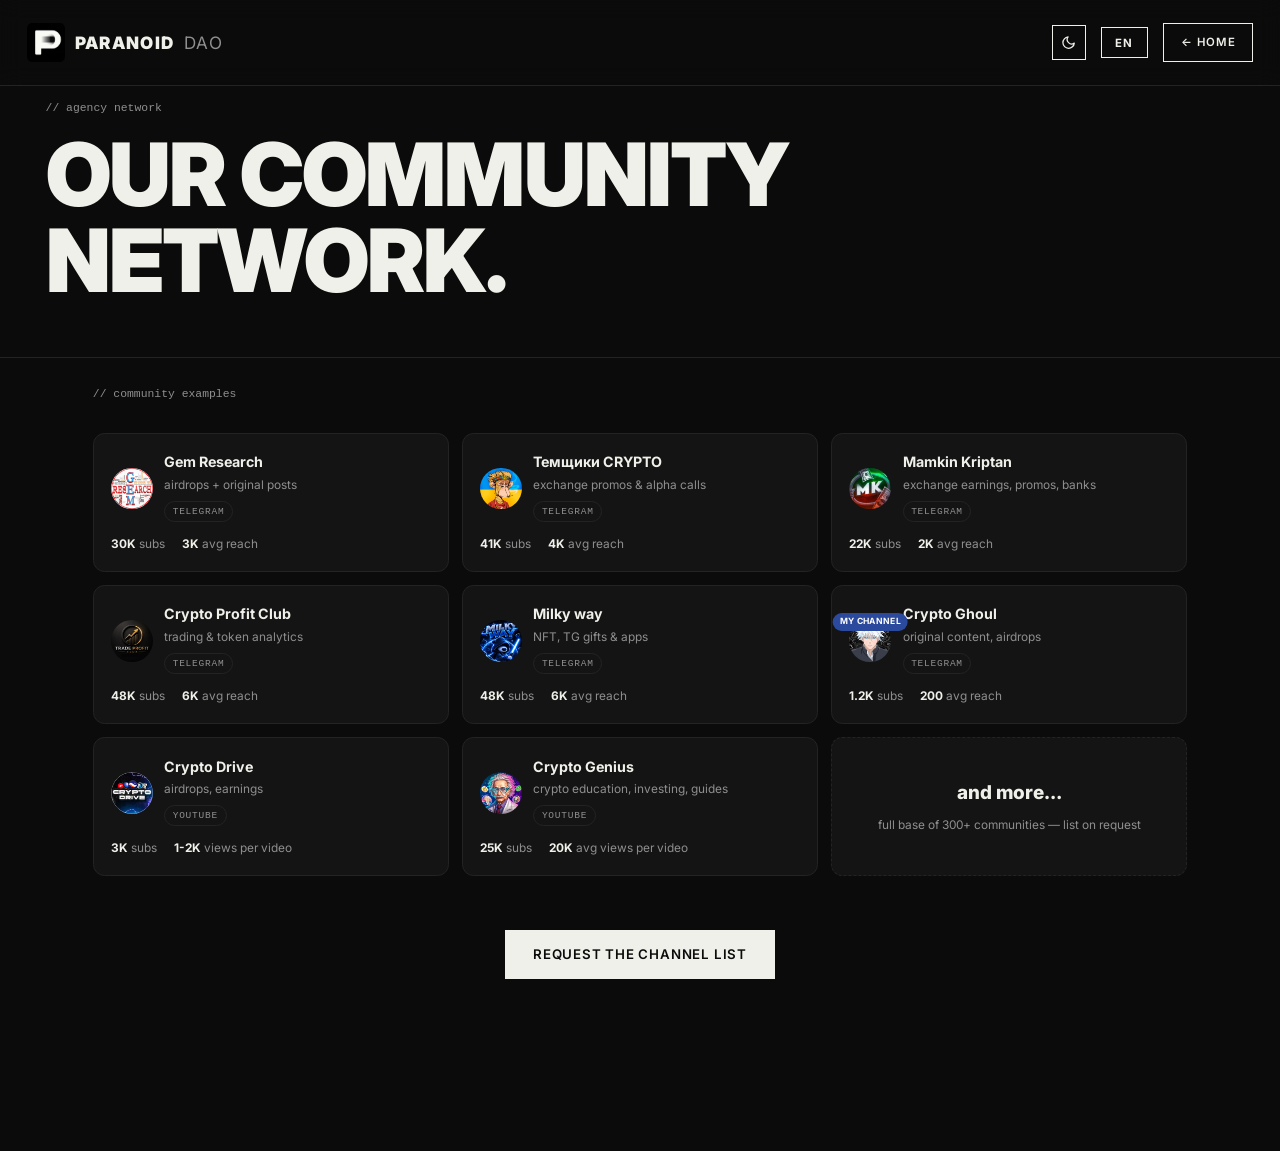
==== communities/index.html @ 8ebc1903 "Fix channel badge overlapping avatar/name" ====
<!DOCTYPE html>
<html lang="ru">
<head>
  <meta charset="UTF-8">
  <meta name="viewport" content="width=device-width, initial-scale=1.0">
  <title>Наша сеть — Paranoid DAO</title>
  <meta name="description" content="Комьюнити Paranoid DAO: Telegram, Twitter/X и YouTube каналы крипто и AI тематики, с которыми работает агентство.">
  <meta name="robots" content="noindex">
  <link rel="canonical" href="https://paranoidao.xyz/communities/">
  <link rel="preconnect" href="https://fonts.googleapis.com">
  <link href="https://fonts.googleapis.com/css2?family=Inter:wght@400;500;600;700;800;900&family=Anton&display=swap" rel="stylesheet">
  <link rel="stylesheet" href="../style.css?v=99">
  <link rel="icon" type="image/svg+xml" href="../favicon.svg">
  <link rel="icon" type="image/png" sizes="64x64" href="../favicon.png">
  <link rel="apple-touch-icon" sizes="180x180" href="../apple-touch-icon.png">
</head>
<body>

  <header class="header">
    <div class="container header__inner">
      <a href="../" class="logo"><img src="../paranoid-logo.png" alt="" class="logo__img">PARANOID<span>DAO</span></a>
      <div class="header__actions">
        <button class="theme-toggle" id="themeToggle" type="button" aria-label="Toggle theme">
          <svg class="theme-icon theme-icon--moon" viewBox="0 0 24 24" fill="none" stroke="currentColor" stroke-width="2" stroke-linecap="round" stroke-linejoin="round"><path d="M21 12.79A9 9 0 1 1 11.21 3 7 7 0 0 0 21 12.79Z"/></svg>
          <svg class="theme-icon theme-icon--sun" viewBox="0 0 24 24" fill="none" stroke="currentColor" stroke-width="2" stroke-linecap="round" stroke-linejoin="round"><circle cx="12" cy="12" r="4"/><path d="M12 2v2M12 20v2M4.93 4.93l1.41 1.41M17.66 17.66l1.41 1.41M2 12h2M20 12h2M4.93 19.07l1.41-1.41M17.66 6.34l1.41-1.41"/></svg>
        </button>
        <div class="lang">
          <button class="lang-toggle" id="langToggle" type="button">RU</button>
          <div class="lang-menu" id="langMenu">
            <button type="button" data-lang-opt="ru">RU</button>
            <button type="button" data-lang-opt="en">EN</button>
            <button type="button" data-lang-opt="uk">UA</button>
          </div>
        </div>
        <a href="../" class="btn btn--small btn--ghost" data-i18n="nav.home">← На главную</a>
      </div>
    </div>
  </header>

  <section class="page-hero">
    <div class="container">
      <p class="section__label" data-i18n="net.label">// сеть агентства</p>
      <h1 class="page-hero__title" data-i18n-html="net.title">Наша сеть<br>комьюнити.</h1>
    </div>
  </section>

  <section class="section" style="padding-top: 28px;">
    <div class="container">
      <p class="section__label" data-i18n="net.gridLabel">// примеры сообществ</p>
      <div class="channels__grid" id="channelsGrid"></div>
      <div style="text-align:center; margin-top: 56px;">
        <a href="https://t.me/relapseqq" target="_blank" rel="noopener" class="btn" data-i18n="net.btn">Запросить список каналов</a>
      </div>
    </div>
  </section>

  <!--
  ЗАГОТОВКА СПИСКА КАНАЛОВ (вернуть когда раздел откроем):

  <div class="channels__group">
    <p class="channels__platform">/ Telegram</p>
    <h3>300+ каналов и чатов</h3>
    <div class="channel-list">
      <a class="channel-row" href="https://t.me/paranoiddao_mirror" target="_blank" rel="noopener">
        <span class="channel-row__name">@paranoiddao_mirror</span>
        <span class="channel-row__niche">наш канал</span>
        <span class="channel-row__subs">—</span>
        <span class="channel-row__arrow">→</span>
      </a>
      ... остальное по аналогии: name / niche / subs / →
    </div>
  </div>

  Формат строки:
  <a class="channel-row" href="ССЫЛКА" target="_blank" rel="noopener">
    <span class="channel-row__name">@handle</span>
    <span class="channel-row__niche">тема</span>
    <span class="channel-row__subs">подписчики</span>
    <span class="channel-row__arrow">→</span>
  </a>
  -->

<script>
  // Тема + язык (общие ключи localStorage с главной страницей).
  const EN = {
    "nav.home": "← Home",
    "net.label": "// agency network",
    "net.title": "Our community<br>network.",
    "net.status": "// status",
    "net.soon": "Coming soon.",
    "net.text": "We're compiling and verifying a list of 300+ crypto and AI communities. Telegram, X and YouTube channels will appear here soon.",
    "net.gridLabel": "// community examples",
    "net.btn": "Request the channel list",
    "net.subs": "subs",
    "net.reach": "avg reach",
    "chan1.niche": "airdrops + original posts",
    "chan2.niche": "exchange promos & alpha calls",
    "chan3.name": "Mamkin Kriptan",
    "chan3.niche": "exchange earnings, promos, banks",
    "chan4.niche": "trading & token analytics",
    "chan5.niche": "NFT, TG gifts & apps",
    "chan6.niche": "original content, airdrops",
    "chan7.niche": "airdrops, earnings",
    "chan7.reachLabel": "views per video",
    "chan8.niche": "crypto education, investing, guides",
    "chan8.reachLabel": "avg views per video",
    "chanMore.title": "and more…",
    "chanMore.niche": "full base of 300+ communities — list on request",
    "net.own": "my channel"
  };

  const UK = {
    "nav.home": "← На головну",
    "net.label": "// мережа агентства",
    "net.title": "Наша мережа<br>ком'юніті.",
    "net.status": "// статус",
    "net.soon": "Розділ у розробці.",
    "net.text": "Ми збираємо та перевіряємо список із 300+ крипто- та AI-ком'юніті. Незабаром тут з'являться канали в Telegram, X та YouTube.",
    "net.gridLabel": "// приклади ком'юніті",
    "net.btn": "Запросити список каналів",
    "net.subs": "підписників",
    "net.reach": "сер. охоплення",
    "chan1.niche": "аірдропи + авторські пости",
    "chan2.niche": "промки бірж і темки",
    "chan3.name": "Мамкін Криптан",
    "chan3.niche": "заробіток на біржах, промо, банки",
    "chan4.niche": "трейдинг і аналітика токенів",
    "chan5.niche": "NFT, TG-подарунки та апки",
    "chan6.niche": "авторський контент, дропи",
    "chan7.niche": "аірдропи, заробіток",
    "chan7.reachLabel": "переглядів на відео",
    "chan8.niche": "крипто-навчання, інвестиції, гайди",
    "chan8.reachLabel": "сер. переглядів на відео",
    "chanMore.title": "та інші…",
    "chanMore.niche": "повна база 300+ ком'юніті — список на запит",
    "net.own": "мій канал"
  };

  const themeToggle = document.getElementById('themeToggle');
  function applyTheme(t) {
    if (t === 'light') document.documentElement.dataset.theme = 'light';
    else delete document.documentElement.dataset.theme;
    try { localStorage.setItem('theme', t); } catch (e) {}
  }
  let savedTheme = 'dark';
  try { savedTheme = localStorage.getItem('theme') || 'dark'; } catch (e) {}
  applyTheme(savedTheme);
  if (themeToggle) {
    themeToggle.addEventListener('click', () => {
      applyTheme(document.documentElement.dataset.theme === 'light' ? 'dark' : 'light');
    });
  }

  // Каналы сети: карточки рендерятся из массива. Новый канал = одна строка.
  const CHANNELS = [
    { name: 'Gem Research', avatar: '../gem_research.jpg', url: 'https://t.me/GemResearch1',
      niche: 'аирдропы + авторские посты', nicheKey: 'chan1.niche',
      subs: '30K', reach: '3K', platform: 'Telegram' },
    { name: 'Темщики CRYPTO', avatar: '../temchik.jpg', url: 'https://t.me/+uBkKPhFqDSMyZmNi',
      niche: 'промки бирж и темки', nicheKey: 'chan2.niche',
      subs: '41K', reach: '4K', platform: 'Telegram' },
    { name: 'Мамкин Криптан', nameKey: 'chan3.name', avatar: '../mk_crypto.jpg', url: 'https://t.me/Crypto_Cyodaaaa',
      niche: 'заработок на биржах, промо, банки', nicheKey: 'chan3.niche',
      subs: '22K', reach: '2K', platform: 'Telegram' },
    { name: 'Crypto Profit Club', avatar: '../prft_club.jpg', url: 'https://t.me/NikTradingClub',
      niche: 'трейдинг и аналитика токенов', nicheKey: 'chan4.niche',
      subs: '48K', reach: '6K', platform: 'Telegram' },
    { name: 'Milky way', avatar: '../Milky_way.jpg', url: 'https://t.me/milkyway_nft',
      niche: 'NFT, TG-подарки и апки', nicheKey: 'chan5.niche',
      subs: '48K', reach: '6K', platform: 'Telegram' },
    { name: 'Crypto Ghoul', avatar: '../ghoul.jpg', url: 'https://t.me/GhoulsInCrypto', badge: 'net.own',
      niche: 'авторский контент, дропы', nicheKey: 'chan6.niche',
      subs: '1.2K', reach: '200', platform: 'Telegram' },
    { name: 'Crypto Drive', avatar: '../Crypto_drive.jpg', url: 'https://www.youtube.com/@crypto_drive',
      niche: 'аирдропы, заработок', nicheKey: 'chan7.niche',
      subs: '3K', reach: '1-2K', reachLabel: 'просмотров на видео', reachKey: 'chan7.reachLabel', platform: 'YouTube' },
    { name: 'Crypto Genius', avatar: '../genius.jpg', url: 'https://www.youtube.com/@ggenius_o_kripte',
      niche: 'крипто-обучение, инвестиции, гайды', nicheKey: 'chan8.niche',
      subs: '25K', reach: '20K', reachLabel: 'ср. просмотров на видео', reachKey: 'chan8.reachLabel', platform: 'YouTube' },
    { more: true }
  ];
  (function renderChannels() {
    const grid = document.getElementById('channelsGrid');
    if (!grid) return;
    CHANNELS.forEach(c => {
      if (c.more) {
        const tile = document.createElement('div');
        tile.className = 'channel-card channel-card--more';
        const t = document.createElement('span');
        t.className = 'channel-card__more-title';
        t.textContent = 'и другие…';
        t.setAttribute('data-i18n', 'chanMore.title');
        const n = document.createElement('span');
        n.className = 'channel-card__more-niche';
        n.textContent = 'полная база 300+ комьюнити — список по запросу';
        n.setAttribute('data-i18n', 'chanMore.niche');
        tile.append(t, n);
        grid.appendChild(tile);
        return;
      }
      const card = document.createElement('a');
      card.className = 'channel-card';
      card.href = c.url;
      card.target = '_blank';
      card.rel = 'noopener noreferrer';
      const top = document.createElement('div');
      top.className = 'channel-card__top';
      const avaWrap = document.createElement('div');
      avaWrap.className = 'channel-card__ava-wrap';
      if (c.badge) {
        const badge = document.createElement('span');
        badge.className = 'channel-card__badge';
        badge.textContent = 'мой канал';
        badge.setAttribute('data-i18n', c.badge);
        avaWrap.appendChild(badge);
      }
      const img = document.createElement('img');
      img.className = 'channel-card__ava';
      img.src = c.avatar; img.alt = c.name; img.loading = 'lazy';
      avaWrap.appendChild(img);
      const info = document.createElement('div');
      const name = document.createElement('span');
      name.className = 'channel-card__name';
      name.textContent = c.name;
      if (c.nameKey) name.setAttribute('data-i18n', c.nameKey);
      const niche = document.createElement('span');
      niche.className = 'channel-card__niche';
      niche.textContent = c.niche;
      niche.setAttribute('data-i18n', c.nicheKey);
      info.append(name, niche);
      if (c.platform) {
        const plat = document.createElement('span');
        plat.className = 'channel-card__platform';
        plat.textContent = c.platform;
        info.appendChild(plat);
      }
      top.append(avaWrap, info);
      const stats = document.createElement('div');
      stats.className = 'channel-card__stats';
      const s1 = document.createElement('span');
      s1.innerHTML = '<b></b> <i data-i18n="net.subs">подписчиков</i>';
      s1.querySelector('b').textContent = c.subs;
      const s2 = document.createElement('span');
      s2.innerHTML = '<b></b> <i></i>';
      s2.querySelector('b').textContent = c.reach;
      const reachLabel = s2.querySelector('i');
      reachLabel.textContent = c.reachLabel || 'ср. охват';
      reachLabel.setAttribute('data-i18n', c.reachKey || 'net.reach');
      stats.append(s1, s2);
      card.append(top, stats);
      grid.appendChild(card);
    });
  })();

  const i18nEls = [...document.querySelectorAll('[data-i18n], [data-i18n-html]')];
  const original = new Map(i18nEls.map(el => {
    const entries = [];
    if (el.hasAttribute('data-i18n')) entries.push(['data-i18n', el.textContent]);
    if (el.hasAttribute('data-i18n-html')) entries.push(['data-i18n-html', el.innerHTML]);
    return [el, entries];
  }));

  const langToggle = document.getElementById('langToggle');
  const langMenu = document.getElementById('langMenu');
  const DICTS = { en: EN, uk: UK };

  function setLang(lang) {
    document.documentElement.lang = lang;
    try { localStorage.setItem('lang', lang); } catch (e) {}
    if (langToggle) langToggle.textContent = { ru: 'RU', en: 'EN', uk: 'UA' }[lang] || lang.toUpperCase();
    if (langMenu) langMenu.querySelectorAll('[data-lang-opt]').forEach(b => {
      b.classList.toggle('active', b.dataset.langOpt === lang);
    });
    for (const [el, entries] of original) {
      for (const [attr, ruText] of entries) {
        const key = el.getAttribute(attr);
        const value = lang === 'ru' ? ruText : (DICTS[lang] && DICTS[lang][key]);
        if (value === undefined) continue;
        if (attr === 'data-i18n') el.textContent = value;
        else el.innerHTML = value;
      }
    }
  }
  let savedLang = null;
  try { savedLang = localStorage.getItem('lang'); } catch (e) {}
  if (!savedLang) {
    const nav = (navigator.language || '').toLowerCase();
    savedLang = nav.startsWith('uk') ? 'uk' : nav.startsWith('ru') ? 'ru' : 'en';
  }
  setLang(savedLang);
  if (langToggle && langMenu) {
    langToggle.addEventListener('click', (e) => {
      e.stopPropagation();
      langMenu.classList.toggle('open');
    });
    langMenu.querySelectorAll('[data-lang-opt]').forEach(btn => {
      btn.addEventListener('click', () => {
        setLang(btn.dataset.langOpt);
        langMenu.classList.remove('open');
      });
    });
    document.addEventListener('click', (e) => {
      if (!e.target.closest('.lang')) langMenu.classList.remove('open');
    });
  }
</script>
<!-- BEGIN PLERDY CODE -->
<script data-plerdy_code='1'>
(function(w,d){
  if(w.__plerdyCode)return;
  w.__plerdyCode=1;
  w._protocol=w.location.protocol=="https:"?"https://":"http://";
  w._site_hash_code="be723dbd2b1b451740b3b72e1d881eaa";
  w._suid=83296;
  var s=d.createElement("script");
  s.async=true;
  s.referrerPolicy="strict-origin-when-cross-origin";
  s.src="https://a.plerdy.com/public/js/click/main.js?v="+Math.random();
  d.head.appendChild(s);
})(window,document);
</script>
<!-- END PLERDY CODE -->
</body>
</html>
---- style.css ----
:root {
  --bg: #0b0b0b;
  --panel: #141414;
  --panel-hover: #1a1a1a;
  --text: #f0f0ea;
  --text-dim: #b5b5b0;
  --text-soft: #999;
  --muted: #8f8f8f;
  --line: #232323;
  --header-bg: rgba(11, 11, 11, 0.82);
  --invert-bg: #000;
  --thumb-a: #171717;
  --thumb-b: #1c1c1c;
  --thumb-label: rgba(255,255,255,0.04);
  --planet-bg: #e6e6e0;
  --planet-ring: rgba(240,240,234,0.4);
  --particle-rgb: 255,255,255;
  --text-hi: #ffffff;
  --header-h: clamp(72px, 7vw, 104px);
}

html[data-theme="light"] {
  --bg: #f5f5f0;
  --panel: #ffffff;
  --panel-hover: #efeee8;
  --text: #161615;
  --text-dim: #3f3f3b;
  --text-soft: #5c5c57;
  --muted: #7d7d74;
  --line: #b5b3a6;
  --header-bg: rgba(245,245,240,0.85);
  --invert-bg: #ffffff;
  --thumb-a: #ecebe6;
  --thumb-b: #e3e2da;
  --thumb-label: rgba(0,0,0,0.05);
  --planet-bg: #1e1e1c;
  --planet-ring: rgba(20,20,18,0.4);
  --particle-rgb: 15,15,15;
  --text-hi: #111111;
}

* { margin: 0; padding: 0; box-sizing: border-box; }

html { scroll-behavior: smooth; overflow-x: clip; }

body {
  zoom: 0.95;
  overflow-x: clip;
  background: var(--bg);
  color: var(--text);
  font-family: "Inter", "Segoe UI", Arial, sans-serif;
  line-height: 1.6;
  -webkit-font-smoothing: antialiased;
}

.container {
  max-width: 1200px;
  margin: 0 auto;
  padding: 0 24px;
}

/* ---------- Header ---------- */
.header {
  position: fixed;
  top: 0; left: 0; right: 0;
  z-index: 100;
  background: var(--header-bg);
  -webkit-backdrop-filter: blur(12px);
  backdrop-filter: blur(12px);
  border-bottom: 1px solid var(--line);
}
.header__inner {
  display: flex;
  align-items: center;
  justify-content: space-between;
  height: var(--header-h);
  max-width: none;
  margin: 0;
  padding: 0 28px;
  position: relative;
}
.nav {
  position: absolute;
  left: 50%;
  transform: translateX(-50%);
}
.header__actions {
  display: flex;
  align-items: center;
  gap: 16px;
}
.lang-toggle {
  background: transparent;
  border: 1px solid var(--text);
  color: var(--text);
  font-family: inherit;
  font-size: 12px;
  font-weight: 700;
  letter-spacing: 0.1em;
  padding: 8px 14px;
  cursor: pointer;
  transition: all .25s ease;
}
.lang-toggle:hover {
  background: var(--text);
  color: var(--bg);
}
.lang { position: relative; }
.lang-menu {
  position: absolute;
  top: calc(100% + 8px);
  right: 0;
  min-width: 72px;
  display: none;
  flex-direction: column;
  border: 1px solid var(--line);
  background: var(--bg);
  z-index: 200;
}
.lang-menu.open { display: flex; }
.lang-menu button {
  background: transparent;
  border: 0;
  border-bottom: 1px solid var(--line);
  color: var(--text);
  font-family: inherit;
  font-size: 12px;
  font-weight: 700;
  letter-spacing: 0.1em;
  padding: 9px 14px;
  cursor: pointer;
  text-align: left;
}
.lang-menu button:last-child { border-bottom: 0; }
.lang-menu button:hover { background: var(--text); color: var(--bg); }
.lang-menu button.active { color: var(--muted); }
.theme-toggle {
  display: flex;
  align-items: center;
  justify-content: center;
  width: 36px;
  height: 36px;
  background: transparent;
  border: 1px solid var(--text);
  color: var(--text);
  cursor: pointer;
  transition: all .25s ease;
}
.theme-toggle:hover {
  background: var(--text);
  color: var(--bg);
}
.theme-toggle svg { width: 16px; height: 16px; }
.theme-icon--sun { display: none; }
html[data-theme="light"] .theme-icon--moon { display: none; }
html[data-theme="light"] .theme-icon--sun { display: block; }
.logo {
  display: flex;
  align-items: center;
  gap: 10px;
  font-weight: 900;
  font-size: 18px;
  letter-spacing: 0.08em;
  color: var(--text);
  text-decoration: none;
}
.logo__img { height: calc((var(--header-h) - 16px) * 0.55); width: auto; display: block; }
.logo span { color: var(--muted); font-weight: 400; }
.nav { display: flex; gap: 28px; }
.nav a {
  color: var(--text-hi);
  text-decoration: none;
  font-size: 14px;
  font-weight: 500;
  letter-spacing: 0.04em;
  position: relative;
}
.nav a::after {
  content: "";
  position: absolute;
  left: 0; bottom: -4px;
  width: 0; height: 1px;
  background: var(--text);
  transition: width .25s ease;
}
.nav a:hover::after { width: 100%; }

/* ---------- Burger menu (mobile) ---------- */
.burger {
  display: none;
  flex-direction: column;
  justify-content: center;
  gap: 5px;
  width: 36px;
  height: 36px;
  background: transparent;
  border: 1px solid var(--text);
  padding: 8px 9px;
  cursor: pointer;
}
.burger span {
  display: block;
  height: 2px;
  background: var(--text);
  transition: transform .25s ease, opacity .2s ease;
}
.burger.is-open span:nth-child(1) { transform: translateY(7px) rotate(45deg); }
.burger.is-open span:nth-child(2) { opacity: 0; }
.burger.is-open span:nth-child(3) { transform: translateY(-7px) rotate(-45deg); }

/* ---------- Buttons ---------- */
.btn {
  display: inline-block;
  padding: 14px 28px;
  border: 1px solid var(--text);
  background: var(--text);
  color: var(--bg);
  font-size: 14px;
  font-weight: 600;
  letter-spacing: 0.06em;
  text-transform: uppercase;
  text-decoration: none;
  transition: all .25s ease;
  cursor: pointer;
}
.btn:hover { background: transparent; color: var(--text); }
.btn--ghost { background: transparent; color: var(--text); }
.btn--ghost:hover { background: var(--text); color: var(--bg); }
.btn--small { padding: 10px 18px; font-size: 12px; }

/* ---------- Hero ---------- */
.hero {
  position: relative;
  overflow: hidden;
  min-height: 100vh;
  display: flex;
  flex-direction: column;
  justify-content: center;
  padding: 120px 0 0;
  border-bottom: 1px solid var(--line);
}
.hero__canvas {
  position: absolute;
  inset: 0;
  z-index: 0;
  pointer-events: none;
}
.hero > .container { position: relative; z-index: 1; }
.hero__label {
  font-family: "Courier New", monospace;
  font-size: 14px;
  color: var(--muted);
  margin-bottom: 24px;
}
.hero__title {
  font-size: clamp(48px, 9vw, 112px);
  font-weight: 900;
  line-height: 0.95;
  letter-spacing: -0.02em;
  text-transform: uppercase;
  margin-bottom: 32px;
}
.hero__text {
  max-width: 560px;
  font-size: 17px;
  color: var(--text-dim);
  margin-bottom: 40px;
}
.hero__actions { display: flex; gap: 16px; flex-wrap: wrap; margin-bottom: 64px; }
.hero__stats {
  display: flex;
  flex-wrap: wrap;
  gap: 24px 48px;
  border-top: 1px solid var(--line);
  padding: 32px 24px 0;
  max-width: 1200px;
  margin: 0 auto;
  width: 100%;
}
.stat {
  display: flex;
  flex-direction: column;
  color: var(--text);
  text-decoration: none;
}
.stat__num {
  font-size: 40px;
  font-weight: 900;
  letter-spacing: -0.02em;
}
.stat__label {
  font-size: 12px;
  text-transform: uppercase;
  letter-spacing: 0.1em;
  color: var(--muted);
}
.hero__orbits { display: none; }
.hero__marquee {
  position: relative;
  z-index: 1;
  margin-top: auto;
  border-top: 1px solid var(--line);
  padding: 18px 0;
  overflow: hidden;
}

/* Плавающая статистика возле заголовка (десктоп) */
@keyframes floaty {
  0%, 100% { translate: 0 0; }
  50% { translate: 0 -8px; }
}
@media (min-width: 1200px) {
  .hero {
    display: grid;
    grid-template-columns: minmax(0, 1.05fr) minmax(0, 0.95fr);
    grid-template-rows: 1fr auto;
    align-items: center;
  }
  .hero__marquee { grid-column: 1 / -1; }

  .hero__stats {
    position: relative;
    display: block;
    width: min(560px, 100%);
    aspect-ratio: 1;
    max-width: none;
    margin: 0;
    padding: 0;
    border-top: 0;
    justify-self: center;
  }
  .hero__orbits {
    display: block;
    position: absolute;
    inset: 0;
    width: 100%;
    height: 100%;
    pointer-events: none;
  }
  .hero__orbits ellipse {
    fill: none;
    stroke: var(--muted);
    stroke-width: 0.3;
    stroke-dasharray: 1.6 2.6;
    opacity: 0.5;
  }
  .stat {
    position: absolute;
    left: 50%;
    top: 50%;
    transform: translate(-50%, -50%);
    color: var(--text);
    text-decoration: none;
    border: 1px solid var(--line);
    background: rgba(20, 20, 20, 0.8);
    padding: 10px 14px;
    animation: floaty 7s ease-in-out infinite;
    transition: transform .18s ease-out, border-color .25s ease;
  }
  .stat .stat__num { font-size: 30px; }
  .stat .stat__label { font-size: 11px; }
  .stat:hover { border-color: var(--muted); }
  html[data-theme="light"] .stat {
    background: rgba(255, 255, 255, 0.85);
  }
  .stat:nth-child(1) { left: 50%; top: 6%; animation-delay: 0s; }
  .stat:nth-child(2) { left: 86%; top: 27%; animation-delay: 1.2s; }
  .stat:nth-child(3) { left: 86%; top: 71%; animation-delay: 2.4s; }
  .stat:nth-child(4) { left: 50%; top: 92%; animation-delay: 3.6s; }
  .stat:nth-child(5) { left: 14%; top: 71%; animation-delay: 4.8s; }
  .stat:nth-child(6) { left: 14%; top: 27%; animation-delay: 6s; }
}
.marquee__track {
  display: flex;
  width: max-content;
  white-space: nowrap;
  animation: marquee 50s linear infinite;
  font-size: 13px;
  font-weight: 700;
  letter-spacing: 0.15em;
  text-transform: uppercase;
  color: var(--muted);
}
.marquee__track span { flex: 0 0 auto; }
.hero__marquee:hover .marquee__track { animation-play-state: paused; }
@keyframes marquee {
  from { transform: translateX(0); }
  to { transform: translateX(-50%); }
}

/* ---------- Sections ---------- */
section[id] { scroll-margin-top: 120px; }
.section {
  position: relative;
  padding: 120px 0;
  content-visibility: auto;
  contain-intrinsic-size: auto 900px;
  transform-origin: 50% 100%;
}
.section > .container { position: relative; z-index: 1; }

/* Гигантская фоновая типографика */
.section__ghost {
  position: absolute;
  top: 50%;
  transform: translateY(-50%);
  font-size: clamp(90px, 15vw, 210px);
  font-weight: 900;
  letter-spacing: -0.02em;
  text-transform: uppercase;
  white-space: nowrap;
  color: var(--text);
  opacity: 0.045;
  pointer-events: none;
  user-select: none;
  z-index: 0;
}
.section__ghost--right { right: -1%; }
.section__ghost--left { left: -1%; }

/* Карта сообществ в «О нас» */
.about__canvas {
  position: absolute;
  inset: 0;
  z-index: 0;
  pointer-events: none;
}

/* ---------- Planet decoration ---------- */
.planet {
  position: absolute;
  right: -70px;
  top: 50%;
  width: 414px;
  height: 414px;
  transform: translateY(-50%);
  pointer-events: none;
  z-index: 0;
}
.planet__orb {
  position: absolute;
  inset: 50px;
  border-radius: 50%;
  background: var(--planet-bg);
  overflow: hidden;
  border: 1px solid var(--planet-ring);
  box-shadow: 0 0 80px rgba(255,255,255,0.06);
}
.planet__spin {
  position: absolute;
  inset: 0;
  border-radius: 50%;
  background:
    radial-gradient(ellipse 60% 18% at 50% 22%, rgba(0,0,0,0.10), transparent 70%),
    radial-gradient(ellipse 60% 18% at 50% 78%, rgba(0,0,0,0.10), transparent 70%),
    radial-gradient(circle at 32% 34%, rgba(0,0,0,0.30) 0 15%, transparent 16%),
    radial-gradient(circle at 63% 58%, rgba(0,0,0,0.26) 0 12%, transparent 13%),
    radial-gradient(circle at 47% 74%, rgba(0,0,0,0.24) 0 10%, transparent 11%),
    radial-gradient(circle at 71% 24%, rgba(0,0,0,0.18) 0 8%, transparent 9%),
    radial-gradient(circle at 21% 63%, rgba(0,0,0,0.20) 0 9%, transparent 10%),
    radial-gradient(circle at 55% 42%, rgba(0,0,0,0.14) 0 7%, transparent 8%),
    linear-gradient(180deg, rgba(255,255,255,0.55), rgba(0,0,0,0.10));
  will-change: transform;
}
.planet__ring {
  position: absolute;
  left: 50%;
  top: 50%;
  width: 390px;
  height: 135px;
  transform: translate(-50%, -50%) rotate(-18deg);
  border: 4px solid var(--planet-ring);
  border-radius: 50%;
}
html[data-theme="light"] .planet__spin {
  background:
    radial-gradient(ellipse 60% 18% at 50% 22%, rgba(255,255,255,0.08), transparent 70%),
    radial-gradient(ellipse 60% 18% at 50% 78%, rgba(255,255,255,0.08), transparent 70%),
    radial-gradient(circle at 32% 34%, rgba(255,255,255,0.20) 0 15%, transparent 16%),
    radial-gradient(circle at 63% 58%, rgba(255,255,255,0.18) 0 12%, transparent 13%),
    radial-gradient(circle at 47% 74%, rgba(255,255,255,0.16) 0 10%, transparent 11%),
    radial-gradient(circle at 71% 24%, rgba(255,255,255,0.12) 0 8%, transparent 9%),
    radial-gradient(circle at 21% 63%, rgba(255,255,255,0.14) 0 9%, transparent 10%),
    radial-gradient(circle at 55% 42%, rgba(255,255,255,0.10) 0 7%, transparent 8%),
    linear-gradient(180deg, rgba(255,255,255,0.30), rgba(0,0,0,0.20));
}
@media (max-width: 1100px) {
  .planet { right: -140px; }
}
@media (max-width: 900px) {
  .planet { display: none; }
}
.section--invert {
  background: var(--invert-bg);
  border-top: 1px solid var(--line);
  border-bottom: 1px solid var(--line);
}
.section__label {
  font-family: "Courier New", monospace;
  font-size: 12px;
  color: var(--muted);
  margin-bottom: 16px;
}
.section__title {
  font-size: clamp(36px, 5.5vw, 64px);
  font-weight: 900;
  line-height: 1.02;
  text-transform: uppercase;
  letter-spacing: -0.02em;
  margin-bottom: 56px;
}

/* Мягкая тень снизу заголовков: светлый верх, чуть темнее низ */
.hero__title,
.section__title,
.service h3,
.dao__item h3 {
  text-shadow: 0 2px 0 rgba(0,0,0,0.3), 0 14px 34px rgba(0,0,0,0.16);
}

/* ---------- About ---------- */
.about__grid {
  display: grid;
  grid-template-columns: 1fr 1fr;
  gap: 48px;
}
.about__grid p { font-size: 17px; color: var(--text-dim); }

/* ---------- Services ---------- */
.services__grid {
  display: grid;
  grid-template-columns: repeat(4, 1fr);
  gap: 1px;
  background: var(--line);
  border: 1px solid var(--line);
}
.service {
  background: var(--panel);
  padding: 40px 32px;
  transition: background .3s ease;
}
.service:hover { background: var(--panel-hover); }
.service__num {
  font-family: "Courier New", monospace;
  font-size: 13px;
  color: var(--muted);
}
.service h3 {
  font-size: 22px;
  font-weight: 800;
  text-transform: uppercase;
  letter-spacing: 0.02em;
  margin: 16px 0 12px;
}
.service p { font-size: 15px; color: var(--text-soft); }

/* Кейсы: bento-сетка, все цифры видны сразу */
.cases__bento {
  display: grid;
  grid-template-columns: 1fr 1fr;
  gap: 12px;
}
.bento {
  --glow-alpha: 35%;
  position: relative;
  background: #101010;
  border: 1px solid rgba(255,255,255,.12);
  border-radius: 12px;
  padding: 20px;
  overflow: hidden;
}
.bento__glow {
  position: absolute;
  inset: 0;
  z-index: 0;
  background: radial-gradient(65% 65% at 20% 20%,
    color-mix(in srgb, var(--glow, #888) var(--glow-alpha), transparent),
    transparent 72%);
  pointer-events: none;
}
.bento > *:not(.bento__glow) { position: relative; z-index: 1; }
.bento__num {
  display: block;
  font-size: clamp(32px, 3.4vw, 42px);
  font-weight: 700;
  color: #fff;
  line-height: 1.05;
}
.bento__sub { font-size: 12.5px; color: #9a9a94; }
.bento--total {
  grid-column: 1 / -1;
  display: flex;
  justify-content: space-between;
  align-items: center;
  gap: 16px;
  flex-wrap: wrap;
}
.bento__side--right { text-align: right; }
.bento__head { display: flex; align-items: center; gap: 10px; margin-bottom: 14px; }
.bento__head img {
  width: 30px;
  height: 30px;
  border-radius: 50%;
  object-fit: cover;
  flex: 0 0 auto;
}
.bento__name { font-size: 15.5px; font-weight: 700; color: #fff; text-decoration: none; }
.bento__name:hover { text-decoration: underline; }
.bento__users { margin: 10px 0 14px; }
.bento__foot {
  border-top: 1px solid rgba(255,255,255,.12);
  padding-top: 12px;
  display: flex;
  flex-direction: column;
  gap: 4px;
}
.bento__stats { font-size: 13px; font-weight: 600; color: #e8e8e4; }
.bento__note { font-size: 12.5px; color: #9a9a94; }
html[data-theme="light"] .bento { background: #fff; border-color: rgba(0,0,0,.12); --glow-alpha: 20%; }
html[data-theme="light"] .bento__num,
html[data-theme="light"] .bento__name { color: #0a0a0a; }
html[data-theme="light"] .bento__sub,
html[data-theme="light"] .bento__note { color: #6a6a64; }
html[data-theme="light"] .bento__stats { color: #1a1a1a; }
html[data-theme="light"] .bento__foot { border-top-color: rgba(0,0,0,.12); }

@media (max-width: 640px) {
  .cases__bento { grid-template-columns: 1fr; }
  .bento--total { flex-direction: column; align-items: flex-start; gap: 12px; }
  .bento__side--right { text-align: left; }
  .bento__num { font-size: 34px; }
}

.cases__marquee {
  display: none;
  max-width: 640px;
  margin: 40px auto 20px;
  overflow: hidden;
  -webkit-mask-image: linear-gradient(90deg, transparent, #000 8%, #000 92%, transparent);
  mask-image: linear-gradient(90deg, transparent, #000 8%, #000 92%, transparent);
}
.cases__track {
  display: flex;
  gap: 14px;
  width: max-content;
  animation: marquee 36s linear infinite;
}
.cases__marquee:hover .cases__track { animation-play-state: paused; }
.case-chip {
  display: flex;
  align-items: center;
  gap: 12px;
  padding: 8px 18px 8px 8px;
  border: 1px solid var(--line);
  border-radius: 999px;
  background: var(--panel);
  text-decoration: none;
  color: var(--text);
  flex: 0 0 auto;
  transition: border-color .25s, transform .25s;
}
.case-chip:hover { border-color: var(--text-dim); transform: translateY(-2px); }
.case-chip img {
  width: 34px;
  height: 34px;
  border-radius: 50%;
  object-fit: cover;
  flex: 0 0 auto;
}
.case-chip__name { font-weight: 700; font-size: 14px; letter-spacing: 0.02em; }

.cases__note {
  margin: 20px auto 0;
  max-width: 720px;
  font-family: "Courier New", monospace;
  font-size: 13px;
  color: var(--text-dim);
  text-align: center;
}

/* ---------- Pilot block ---------- */
.pilot { text-align: center; }
.pilot__text {
  max-width: 560px;
  margin: 0 auto 36px;
  font-size: 17px;
  color: var(--text-dim);
}

/* ---------- Process ---------- */
.dao__grid {
  display: grid;
  grid-template-columns: repeat(4, 1fr);
  gap: 1px;
  background: var(--line);
  border: 1px solid var(--line);
  margin-bottom: 48px;
}
.dao__item {
  background: var(--panel);
  padding: 32px 24px;
}
.dao__item h3 {
  font-size: 14px;
  font-weight: 700;
  text-transform: uppercase;
  letter-spacing: 0.06em;
  margin-bottom: 12px;
}
.dao__item p { font-size: 14px; color: var(--text-soft); }

/* В светлой теме карточки должны читаться на кремовом фоне */
html[data-theme="light"] .service,
html[data-theme="light"] .dao__item {
  box-shadow: 0 1px 2px rgba(20,20,16,0.06), 0 8px 24px rgba(20,20,16,0.05);
}
html[data-theme="light"] .service:hover {
  box-shadow: 0 2px 4px rgba(20,20,16,0.08), 0 12px 32px rgba(20,20,16,0.08);
}

/* ---------- Contact ---------- */
.contact { text-align: center; padding-bottom: 12px; }
.contact__text {
  max-width: 560px;
  margin: 0 auto 40px;
  font-size: 17px;
  color: var(--text-dim);
}
.contact__links {
  display: flex;
  gap: 16px;
  justify-content: center;
  flex-wrap: wrap;
  margin-bottom: 24px;
}
.contact__foot {
  font-family: "Courier New", monospace;
  font-size: 14px;
  font-weight: 700;
  letter-spacing: 0.08em;
  color: var(--text-hi);
  border-top: 1px solid var(--line);
  padding-top: 56px;
}

/* ---------- Custom cursor ---------- */
@media (hover: hover) and (pointer: fine) {
  body {
    cursor: url("data:image/svg+xml,%3Csvg xmlns='http://www.w3.org/2000/svg' width='24' height='24' viewBox='0 0 24 24'%3E%3Cpath d='M6 2.5 20 12l-6.2 1.6L11.5 20 6 2.5z' fill='white' stroke='black' stroke-width='1.6'/%3E%3C/svg%3E") 6 2, auto;
  }
  a, button, .channel-row {
    cursor: url("data:image/svg+xml,%3Csvg xmlns='http://www.w3.org/2000/svg' width='28' height='28' viewBox='0 0 24 24'%3E%3Cpath d='M6 2.5 20 12l-6.2 1.6L11.5 20 6 2.5z' fill='white' stroke='black' stroke-width='1.6'/%3E%3C/svg%3E") 7 3, pointer;
  }
}

/* ---------- Communities page ---------- */
.page-hero {
  padding: 104px 0 56px;
  border-bottom: 1px solid var(--line);
  text-align: left;
}
.page-hero .container { max-width: none; padding: 0 48px; }
.page-hero__title {
  font-size: clamp(44px, 8vw, 92px);
  font-weight: 900;
  line-height: 0.98;
  text-transform: uppercase;
  letter-spacing: -0.02em;
}
.channels__group {
  border: 1px solid var(--line);
  background: var(--panel);
  padding: 40px 36px 12px;
  margin-bottom: 48px;
}
.channels__group:last-of-type { margin-bottom: 0; }
.channels__platform {
  font-family: "Courier New", monospace;
  font-size: 13px;
  color: var(--muted);
  letter-spacing: 0.12em;
  text-transform: uppercase;
  margin-bottom: 8px;
}
.channels__group h3 {
  font-size: clamp(24px, 3vw, 36px);
  font-weight: 800;
  text-transform: uppercase;
  margin-bottom: 28px;
}
.channel-list { border-top: 1px solid var(--line); }
.channel-row {
  display: flex;
  align-items: center;
  gap: 24px;
  padding: 20px 8px;
  border-bottom: 1px solid var(--line);
  text-decoration: none;
  color: var(--text);
  transition: background .2s ease, padding-left .2s ease;
}
.channel-row:hover {
  background: var(--panel);
  padding-left: 16px;
}
.channel-row__name {
  font-weight: 700;
  font-size: 16px;
  min-width: 200px;
}
.channel-row__niche {
  flex: 1;
  font-size: 14px;
  color: var(--text-soft);
}
.channel-row__subs {
  font-family: "Courier New", monospace;
  font-size: 12px;
  color: var(--muted);
  white-space: nowrap;
}
.channel-row__arrow {
  color: var(--muted);
  font-size: 18px;
  transition: transform .2s ease, color .2s ease;
}
.channel-row:hover .channel-row__arrow {
  transform: translateX(4px);
  color: var(--text);
}
.channels__more {
  margin-top: 32px;
  font-family: "Courier New", monospace;
  font-size: 14px;
  color: var(--muted);
  text-align: center;
}
.channels__more a { color: var(--text); }

/* ---------- Responsive ---------- */
@media (max-width: 900px) {
  .header__inner { padding: 0 14px; }
  .page-hero .container { padding: 0 20px; }
  .header__actions { gap: 8px; }
  .burger { width: 32px; height: 32px; padding: 7px 8px; }
  .theme-toggle { width: 32px; height: 32px; }
  .lang-toggle { padding: 6px 10px; font-size: 11px; }
  .burger { display: flex; }
  .nav {
    display: none;
    position: absolute;
    top: var(--header-h);
    left: 0;
    right: 0;
    transform: none;
    flex-direction: column;
    align-items: flex-start;
    gap: 20px;
    padding: 20px 28px 28px;
    background: var(--header-bg);
    backdrop-filter: blur(12px);
    border-bottom: 1px solid var(--line);
  }
  .nav.nav--open { display: flex; }
  .header__actions .btn { display: none; }
  .about__grid { grid-template-columns: 1fr; }
  .services__grid { grid-template-columns: 1fr 1fr; }
  .dao__grid { grid-template-columns: 1fr 1fr; }
  .hero__stats { flex-wrap: wrap; gap: 32px; }
  .section { padding: 80px 0; }
  .channel-row { flex-wrap: wrap; gap: 8px 16px; }
  .channel-row__name { min-width: 0; }
  .channel-row__niche { flex-basis: 100%; order: 3; }
}
@media (max-width: 560px) {
  .services__grid { grid-template-columns: 1fr; }
  .dao__grid { grid-template-columns: 1fr; }
}
/* ---------- Scroll reveal ---------- */
.reveal {
  opacity: 0;
  transform: translateY(26px);
  transition: opacity .7s cubic-bezier(.22,.61,.36,1), transform .7s cubic-bezier(.22,.61,.36,1);
  transition-delay: var(--reveal-delay, 0ms);
}
.reveal.is-in { opacity: 1; transform: none; }
@media (prefers-reduced-motion: reduce) {
  .reveal { opacity: 1; transform: none; transition: none; }
}

/* ---------- Communities: channel cards ---------- */
.channels__grid {
  display: grid;
  grid-template-columns: repeat(auto-fill, minmax(280px, 1fr));
  gap: 14px;
  margin-top: 32px;
}
.channel-card {
  display: flex;
  flex-direction: column;
  gap: 14px;
  padding: 18px;
  border: 1px solid var(--line);
  border-radius: 12px;
  background: var(--panel);
  text-decoration: none;
  color: var(--text);
  transition: border-color .2s, transform .2s;
}
.channel-card:hover { border-color: var(--text-dim); transform: translateY(-2px); }
.channel-card__top { display: flex; align-items: center; gap: 12px; }
.channel-card__ava-wrap { position: relative; flex: 0 0 auto; margin-top: 12px; }
.channel-card__badge {
  position: absolute;
  top: -7px;
  left: 50%;
  transform: translateX(-50%);
  font-size: 9px;
  font-weight: 700;
  letter-spacing: 0.04em;
  text-transform: uppercase;
  color: #fff;
  background: #2b4a9e;
  border-radius: 999px;
  padding: 2px 7px;
  white-space: nowrap;
  z-index: 1;
}
.channel-card__ava {
  width: 44px;
  height: 44px;
  border-radius: 50%;
  object-fit: cover;
  flex: 0 0 auto;
}
.channel-card__name { display: block; font-weight: 700; font-size: 15px; }
.channel-card__niche { display: block; font-size: 12.5px; color: var(--muted); margin-top: 2px; }
.channel-card__platform {
  display: inline-block;
  margin-top: 6px;
  font-family: "Courier New", monospace;
  font-size: 10px;
  letter-spacing: 0.08em;
  text-transform: uppercase;
  color: var(--muted);
  border: 1px solid var(--line);
  border-radius: 999px;
  padding: 2px 8px;
}
.channel-card__stats {
  display: flex;
  gap: 18px;
  font-size: 12.5px;
  color: var(--muted);
}
.channel-card__stats b { color: var(--text); font-weight: 700; }
.channel-card__stats i { font-style: normal; }
.channel-card--more {
  align-items: center;
  justify-content: center;
  text-align: center;
  gap: 8px;
  border-style: dashed;
  cursor: default;
}
.channel-card--more:hover { transform: none; border-color: var(--line); }
.channel-card__more-title { font-size: 20px; font-weight: 800; color: var(--text); }
.channel-card__more-niche { font-size: 12.5px; color: var(--muted); }
.channels__note {
  margin-top: 44px;
  text-align: center;
  font-family: "Courier New", monospace;
  font-size: 13px;
  color: var(--text-dim);
}
@media (max-width: 640px) {
  .channels__grid { grid-template-columns: 1fr; }
}
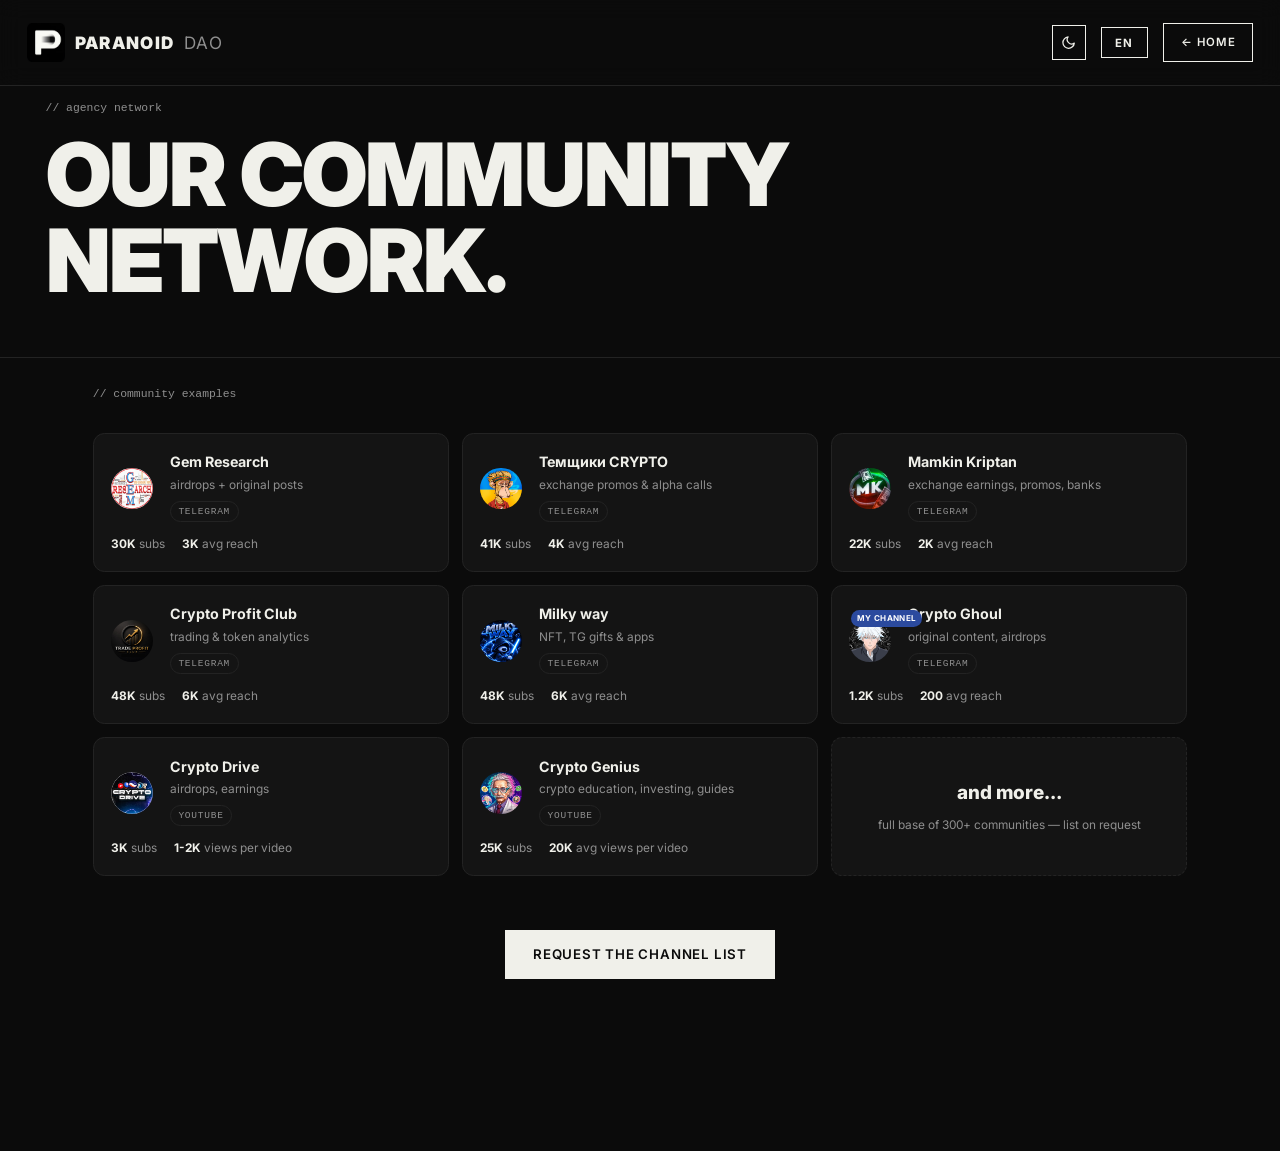
==== commit ee873b96: "Channel badge: raise and shift left, widen avatar-name gap" ====
--- a/communities/index.html
+++ b/communities/index.html
@@ -9,7 +9,7 @@
   <link rel="canonical" href="https://paranoidao.xyz/communities/">
   <link rel="preconnect" href="https://fonts.googleapis.com">
   <link href="https://fonts.googleapis.com/css2?family=Inter:wght@400;500;600;700;800;900&family=Anton&display=swap" rel="stylesheet">
-  <link rel="stylesheet" href="../style.css?v=99">
+  <link rel="stylesheet" href="../style.css?v=100">
   <link rel="icon" type="image/svg+xml" href="../favicon.svg">
   <link rel="icon" type="image/png" sizes="64x64" href="../favicon.png">
   <link rel="apple-touch-icon" sizes="180x180" href="../apple-touch-icon.png">
--- a/style.css
+++ b/style.css
@@ -908,21 +908,20 @@
   transition: border-color .2s, transform .2s;
 }
 .channel-card:hover { border-color: var(--text-dim); transform: translateY(-2px); }
-.channel-card__top { display: flex; align-items: center; gap: 12px; }
+.channel-card__top { display: flex; align-items: center; gap: 18px; }
 .channel-card__ava-wrap { position: relative; flex: 0 0 auto; margin-top: 12px; }
 .channel-card__badge {
   position: absolute;
-  top: -7px;
-  left: 50%;
-  transform: translateX(-50%);
-  font-size: 9px;
+  top: -10px;
+  left: 2px;
+  font-size: 8.5px;
   font-weight: 700;
   letter-spacing: 0.04em;
   text-transform: uppercase;
   color: #fff;
   background: #2b4a9e;
   border-radius: 999px;
-  padding: 2px 7px;
+  padding: 2px 6px;
   white-space: nowrap;
   z-index: 1;
 }
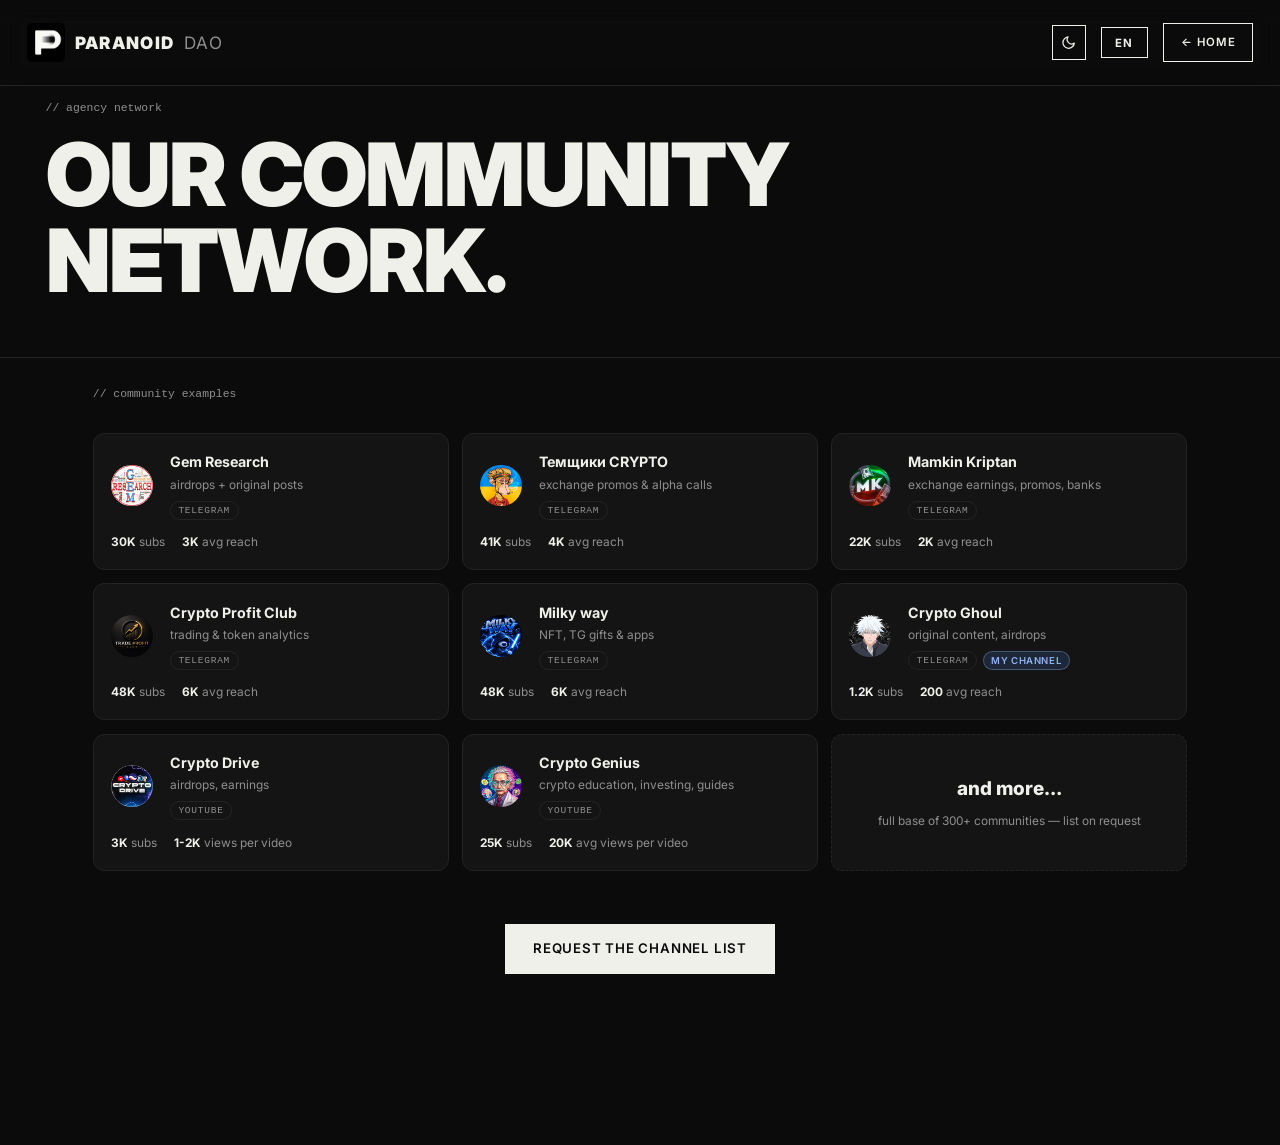
==== commit a833b978: "Channel badge inline next to platform tag" ====
--- a/communities/index.html
+++ b/communities/index.html
@@ -9,7 +9,7 @@
   <link rel="canonical" href="https://paranoidao.xyz/communities/">
   <link rel="preconnect" href="https://fonts.googleapis.com">
   <link href="https://fonts.googleapis.com/css2?family=Inter:wght@400;500;600;700;800;900&family=Anton&display=swap" rel="stylesheet">
-  <link rel="stylesheet" href="../style.css?v=100">
+  <link rel="stylesheet" href="../style.css?v=101">
   <link rel="icon" type="image/svg+xml" href="../favicon.svg">
   <link rel="icon" type="image/png" sizes="64x64" href="../favicon.png">
   <link rel="apple-touch-icon" sizes="180x180" href="../apple-touch-icon.png">
@@ -205,19 +205,9 @@
       card.rel = 'noopener noreferrer';
       const top = document.createElement('div');
       top.className = 'channel-card__top';
-      const avaWrap = document.createElement('div');
-      avaWrap.className = 'channel-card__ava-wrap';
-      if (c.badge) {
-        const badge = document.createElement('span');
-        badge.className = 'channel-card__badge';
-        badge.textContent = 'мой канал';
-        badge.setAttribute('data-i18n', c.badge);
-        avaWrap.appendChild(badge);
-      }
       const img = document.createElement('img');
       img.className = 'channel-card__ava';
       img.src = c.avatar; img.alt = c.name; img.loading = 'lazy';
-      avaWrap.appendChild(img);
       const info = document.createElement('div');
       const name = document.createElement('span');
       name.className = 'channel-card__name';
@@ -228,13 +218,23 @@
       niche.textContent = c.niche;
       niche.setAttribute('data-i18n', c.nicheKey);
       info.append(name, niche);
+      const tags = document.createElement('div');
+      tags.className = 'channel-card__tags';
       if (c.platform) {
         const plat = document.createElement('span');
         plat.className = 'channel-card__platform';
         plat.textContent = c.platform;
-        info.appendChild(plat);
+        tags.appendChild(plat);
       }
-      top.append(avaWrap, info);
+      if (c.badge) {
+        const badge = document.createElement('span');
+        badge.className = 'channel-card__badge';
+        badge.textContent = 'мой канал';
+        badge.setAttribute('data-i18n', c.badge);
+        tags.appendChild(badge);
+      }
+      if (tags.children.length) info.appendChild(tags);
+      top.append(img, info);
       const stats = document.createElement('div');
       stats.className = 'channel-card__stats';
       const s1 = document.createElement('span');
--- a/style.css
+++ b/style.css
@@ -909,22 +909,6 @@
 }
 .channel-card:hover { border-color: var(--text-dim); transform: translateY(-2px); }
 .channel-card__top { display: flex; align-items: center; gap: 18px; }
-.channel-card__ava-wrap { position: relative; flex: 0 0 auto; margin-top: 12px; }
-.channel-card__badge {
-  position: absolute;
-  top: -10px;
-  left: 2px;
-  font-size: 8.5px;
-  font-weight: 700;
-  letter-spacing: 0.04em;
-  text-transform: uppercase;
-  color: #fff;
-  background: #2b4a9e;
-  border-radius: 999px;
-  padding: 2px 6px;
-  white-space: nowrap;
-  z-index: 1;
-}
 .channel-card__ava {
   width: 44px;
   height: 44px;
@@ -934,9 +918,16 @@
 }
 .channel-card__name { display: block; font-weight: 700; font-size: 15px; }
 .channel-card__niche { display: block; font-size: 12.5px; color: var(--muted); margin-top: 2px; }
+.channel-card__tags {
+  display: flex;
+  gap: 6px;
+  align-items: center;
+  flex-wrap: wrap;
+  margin-top: 6px;
+}
 .channel-card__platform {
-  display: inline-block;
-  margin-top: 6px;
+  display: inline-flex;
+  align-items: center;
   font-family: "Courier New", monospace;
   font-size: 10px;
   letter-spacing: 0.08em;
@@ -945,6 +936,33 @@
   border: 1px solid var(--line);
   border-radius: 999px;
   padding: 2px 8px;
+  line-height: 1.4;
+}
+.channel-card__badge {
+  position: static;
+  top: auto;
+  left: auto;
+  right: auto;
+  bottom: auto;
+  transform: none;
+  margin: 0;
+  display: inline-flex;
+  align-items: center;
+  padding: 2px 8px;
+  border-radius: 999px;
+  font-size: 10px;
+  letter-spacing: .06em;
+  text-transform: uppercase;
+  font-weight: 600;
+  line-height: 1.4;
+  background: rgba(58,95,159,.25);
+  color: #8fb4f0;
+  border: 1px solid rgba(143,180,240,.35);
+}
+html[data-theme="light"] .channel-card__badge {
+  background: #e3ecfb;
+  color: #1f4f9f;
+  border-color: rgba(31,79,159,.3);
 }
 .channel-card__stats {
   display: flex;
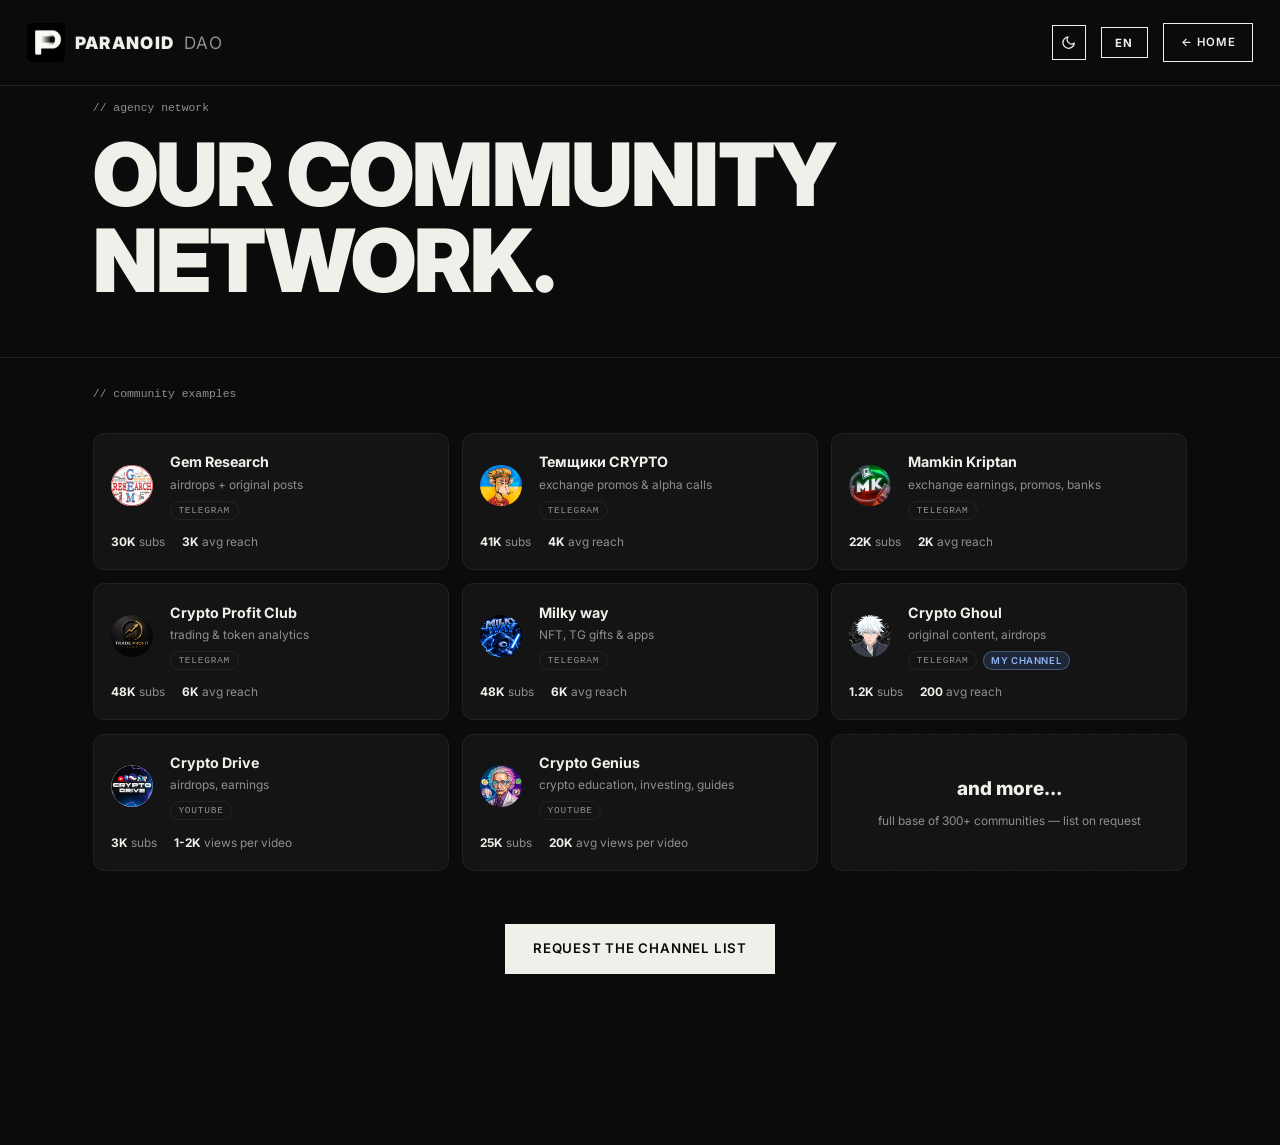
==== commit 2c60e4a0: "Communities: align hero to shared container" ====
--- a/communities/index.html
+++ b/communities/index.html
@@ -9,7 +9,7 @@
   <link rel="canonical" href="https://paranoidao.xyz/communities/">
   <link rel="preconnect" href="https://fonts.googleapis.com">
   <link href="https://fonts.googleapis.com/css2?family=Inter:wght@400;500;600;700;800;900&family=Anton&display=swap" rel="stylesheet">
-  <link rel="stylesheet" href="../style.css?v=101">
+  <link rel="stylesheet" href="../style.css?v=102">
   <link rel="icon" type="image/svg+xml" href="../favicon.svg">
   <link rel="icon" type="image/png" sizes="64x64" href="../favicon.png">
   <link rel="apple-touch-icon" sizes="180x180" href="../apple-touch-icon.png">
--- a/style.css
+++ b/style.css
@@ -759,7 +759,7 @@
   border-bottom: 1px solid var(--line);
   text-align: left;
 }
-.page-hero .container { max-width: none; padding: 0 48px; }
+.page-hero .container { max-width: 1200px; margin: 0 auto; padding: 0 24px; }
 .page-hero__title {
   font-size: clamp(44px, 8vw, 92px);
   font-weight: 900;
@@ -840,7 +840,7 @@
 /* ---------- Responsive ---------- */
 @media (max-width: 900px) {
   .header__inner { padding: 0 14px; }
-  .page-hero .container { padding: 0 20px; }
+  .page-hero .container { padding: 0 24px; }
   .header__actions { gap: 8px; }
   .burger { width: 32px; height: 32px; padding: 7px 8px; }
   .theme-toggle { width: 32px; height: 32px; }
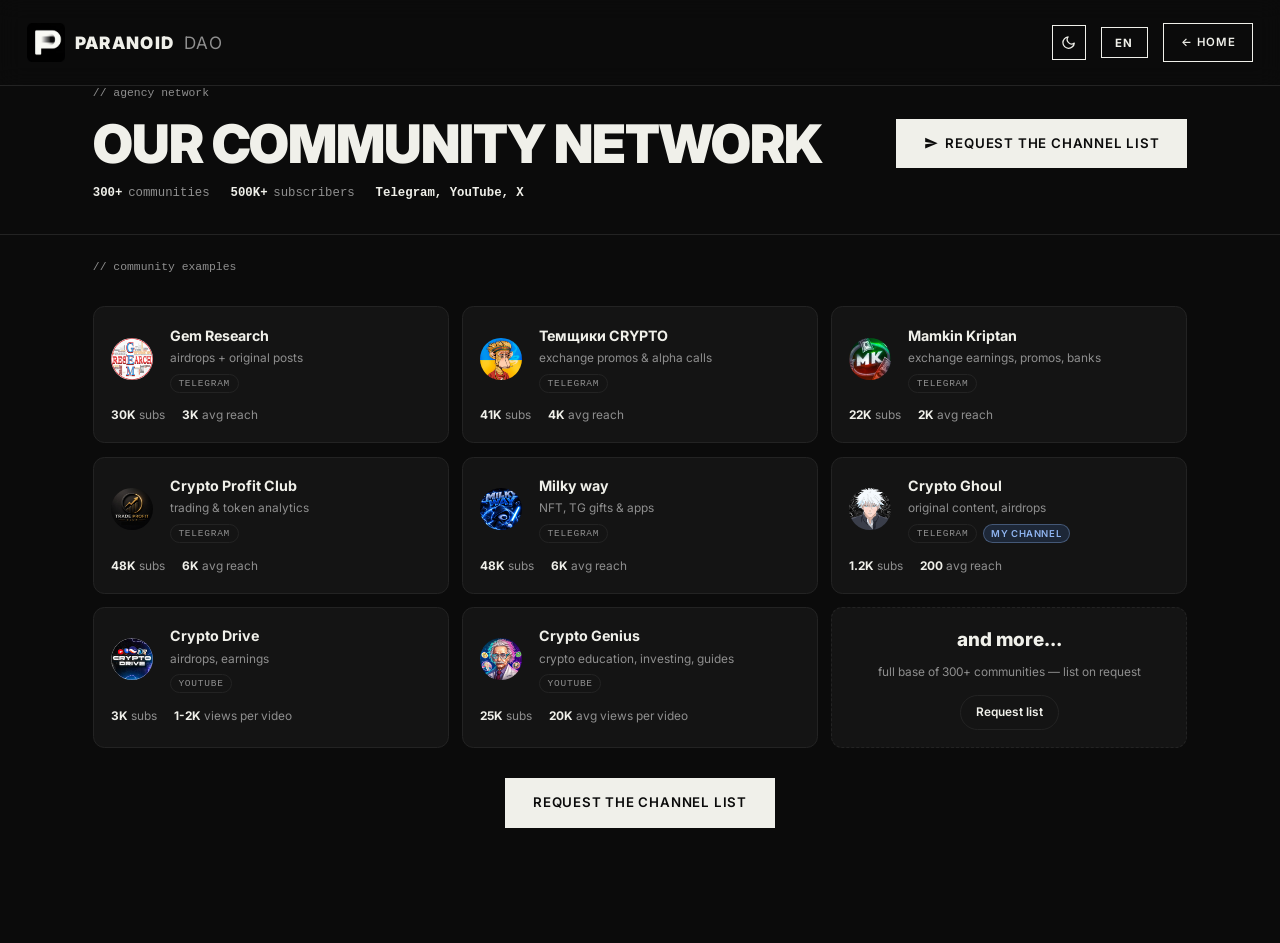
==== commit 338a7097: "Communities: compact hero with stats and visible CTA" ====
--- a/communities/index.html
+++ b/communities/index.html
@@ -9,7 +9,7 @@
   <link rel="canonical" href="https://paranoidao.xyz/communities/">
   <link rel="preconnect" href="https://fonts.googleapis.com">
   <link href="https://fonts.googleapis.com/css2?family=Inter:wght@400;500;600;700;800;900&family=Anton&display=swap" rel="stylesheet">
-  <link rel="stylesheet" href="../style.css?v=102">
+  <link rel="stylesheet" href="../style.css?v=103">
   <link rel="icon" type="image/svg+xml" href="../favicon.svg">
   <link rel="icon" type="image/png" sizes="64x64" href="../favicon.png">
   <link rel="apple-touch-icon" sizes="180x180" href="../apple-touch-icon.png">
@@ -38,17 +38,24 @@
   </header>
 
   <section class="page-hero">
-    <div class="container">
-      <p class="section__label" data-i18n="net.label">// сеть агентства</p>
-      <h1 class="page-hero__title" data-i18n-html="net.title">Наша сеть<br>комьюнити.</h1>
+    <div class="container page-hero__inner">
+      <div class="page-hero__text">
+        <p class="section__label" data-i18n="net.label">// сеть агентства</p>
+        <h1 class="page-hero__title" data-i18n="net.title">Наша сеть каналов</h1>
+        <div class="page-hero__stats" id="heroStats"></div>
+      </div>
+      <a href="https://t.me/relapseqq" target="_blank" rel="noopener" class="btn page-hero__cta">
+        <svg width="15" height="15" viewBox="0 0 24 24" fill="currentColor"><path d="M2 21l21-9L2 3v7l15 2-15 2z"/></svg>
+        <span data-i18n="net.btn">Запросить список каналов</span>
+      </a>
     </div>
   </section>
 
-  <section class="section" style="padding-top: 28px;">
+  <section class="section" style="padding-top: 24px; padding-bottom: 72px;">
     <div class="container">
       <p class="section__label" data-i18n="net.gridLabel">// примеры сообществ</p>
       <div class="channels__grid" id="channelsGrid"></div>
-      <div style="text-align:center; margin-top: 56px;">
+      <div style="text-align:center; margin-top: 32px;">
         <a href="https://t.me/relapseqq" target="_blank" rel="noopener" class="btn" data-i18n="net.btn">Запросить список каналов</a>
       </div>
     </div>
@@ -85,7 +92,7 @@
   const EN = {
     "nav.home": "← Home",
     "net.label": "// agency network",
-    "net.title": "Our community<br>network.",
+    "net.title": "Our community network",
     "net.status": "// status",
     "net.soon": "Coming soon.",
     "net.text": "We're compiling and verifying a list of 300+ crypto and AI communities. Telegram, X and YouTube channels will appear here soon.",
@@ -106,13 +113,16 @@
     "chan8.reachLabel": "avg views per video",
     "chanMore.title": "and more…",
     "chanMore.niche": "full base of 300+ communities — list on request",
+    "chanMore.btn": "Request list",
+    "net.statCommunities": "communities",
+    "net.statSubs": "subscribers",
     "net.own": "my channel"
   };
 
   const UK = {
     "nav.home": "← На головну",
     "net.label": "// мережа агентства",
-    "net.title": "Наша мережа<br>ком'юніті.",
+    "net.title": "Наша мережа каналів",
     "net.status": "// статус",
     "net.soon": "Розділ у розробці.",
     "net.text": "Ми збираємо та перевіряємо список із 300+ крипто- та AI-ком'юніті. Незабаром тут з'являться канали в Telegram, X та YouTube.",
@@ -133,6 +143,9 @@
     "chan8.reachLabel": "сер. переглядів на відео",
     "chanMore.title": "та інші…",
     "chanMore.niche": "повна база 300+ ком'юніті — список на запит",
+    "chanMore.btn": "Запросити список",
+    "net.statCommunities": "ком'юніті",
+    "net.statSubs": "підписників",
     "net.own": "мій канал"
   };
 
@@ -150,6 +163,31 @@
       applyTheme(document.documentElement.dataset.theme === 'light' ? 'dark' : 'light');
     });
   }
+
+  // Цифры hero: меняются в одном месте.
+  const NET_STATS = [
+    { num: '300+', label: 'комьюнити', key: 'net.statCommunities' },
+    { num: '500K+', label: 'подписчиков', key: 'net.statSubs' },
+    { num: 'Telegram, YouTube, X', label: null, key: null }
+  ];
+  (function renderHeroStats() {
+    const box = document.getElementById('heroStats');
+    if (!box) return;
+    NET_STATS.forEach(s => {
+      const sp = document.createElement('span');
+      sp.className = 'ph-stat';
+      const b = document.createElement('b');
+      b.textContent = s.num;
+      sp.appendChild(b);
+      if (s.label) {
+        const i = document.createElement('i');
+        i.textContent = s.label;
+        i.setAttribute('data-i18n', s.key);
+        sp.appendChild(i);
+      }
+      box.appendChild(sp);
+    });
+  })();
 
   // Каналы сети: карточки рендерятся из массива. Новый канал = одна строка.
   const CHANNELS = [
@@ -194,7 +232,14 @@
         n.className = 'channel-card__more-niche';
         n.textContent = 'полная база 300+ комьюнити — список по запросу';
         n.setAttribute('data-i18n', 'chanMore.niche');
-        tile.append(t, n);
+        const moreBtn = document.createElement('a');
+        moreBtn.className = 'channel-card__more-btn';
+        moreBtn.href = 'https://t.me/relapseqq';
+        moreBtn.target = '_blank';
+        moreBtn.rel = 'noopener noreferrer';
+        moreBtn.textContent = 'Запросить список';
+        moreBtn.setAttribute('data-i18n', 'chanMore.btn');
+        tile.append(t, n, moreBtn);
         grid.appendChild(tile);
         return;
       }
--- a/style.css
+++ b/style.css
@@ -755,17 +755,42 @@
 
 /* ---------- Communities page ---------- */
 .page-hero {
-  padding: 104px 0 56px;
+  padding: 88px 0 32px;
   border-bottom: 1px solid var(--line);
   text-align: left;
 }
 .page-hero .container { max-width: 1200px; margin: 0 auto; padding: 0 24px; }
+.page-hero__inner {
+  display: flex;
+  align-items: center;
+  justify-content: space-between;
+  gap: 32px;
+  flex-wrap: wrap;
+}
 .page-hero__title {
-  font-size: clamp(44px, 8vw, 92px);
+  font-size: clamp(32px, 5vw, 56px);
   font-weight: 900;
-  line-height: 0.98;
+  line-height: 1;
   text-transform: uppercase;
   letter-spacing: -0.02em;
+}
+.page-hero__stats {
+  display: flex;
+  gap: 22px;
+  flex-wrap: wrap;
+  margin-top: 14px;
+  font-family: "Courier New", monospace;
+  font-size: 13px;
+  color: var(--muted);
+}
+.ph-stat b { color: var(--text); font-weight: 700; margin-right: 6px; }
+.ph-stat i { font-style: normal; }
+.page-hero__cta {
+  flex: 0 0 auto;
+  display: inline-flex;
+  align-items: center;
+  gap: 8px;
+  white-space: nowrap;
 }
 .channels__group {
   border: 1px solid var(--line);
@@ -983,6 +1008,21 @@
 .channel-card--more:hover { transform: none; border-color: var(--line); }
 .channel-card__more-title { font-size: 20px; font-weight: 800; color: var(--text); }
 .channel-card__more-niche { font-size: 12.5px; color: var(--muted); }
+.channel-card__more-btn {
+  display: inline-flex;
+  align-items: center;
+  justify-content: center;
+  margin-top: 6px;
+  padding: 7px 16px;
+  border: 1px solid var(--line);
+  border-radius: 999px;
+  font-size: 12.5px;
+  font-weight: 600;
+  color: var(--text);
+  text-decoration: none;
+  transition: border-color .2s, background .2s;
+}
+.channel-card__more-btn:hover { border-color: var(--text-dim); background: var(--panel); }
 .channels__note {
   margin-top: 44px;
   text-align: center;
@@ -992,4 +1032,7 @@
 }
 @media (max-width: 640px) {
   .channels__grid { grid-template-columns: 1fr; }
-}
+  .channel-card { padding: 12px; }
+  .page-hero__inner { flex-direction: column; align-items: flex-start; }
+  .page-hero__cta { width: 100%; justify-content: center; }
+}
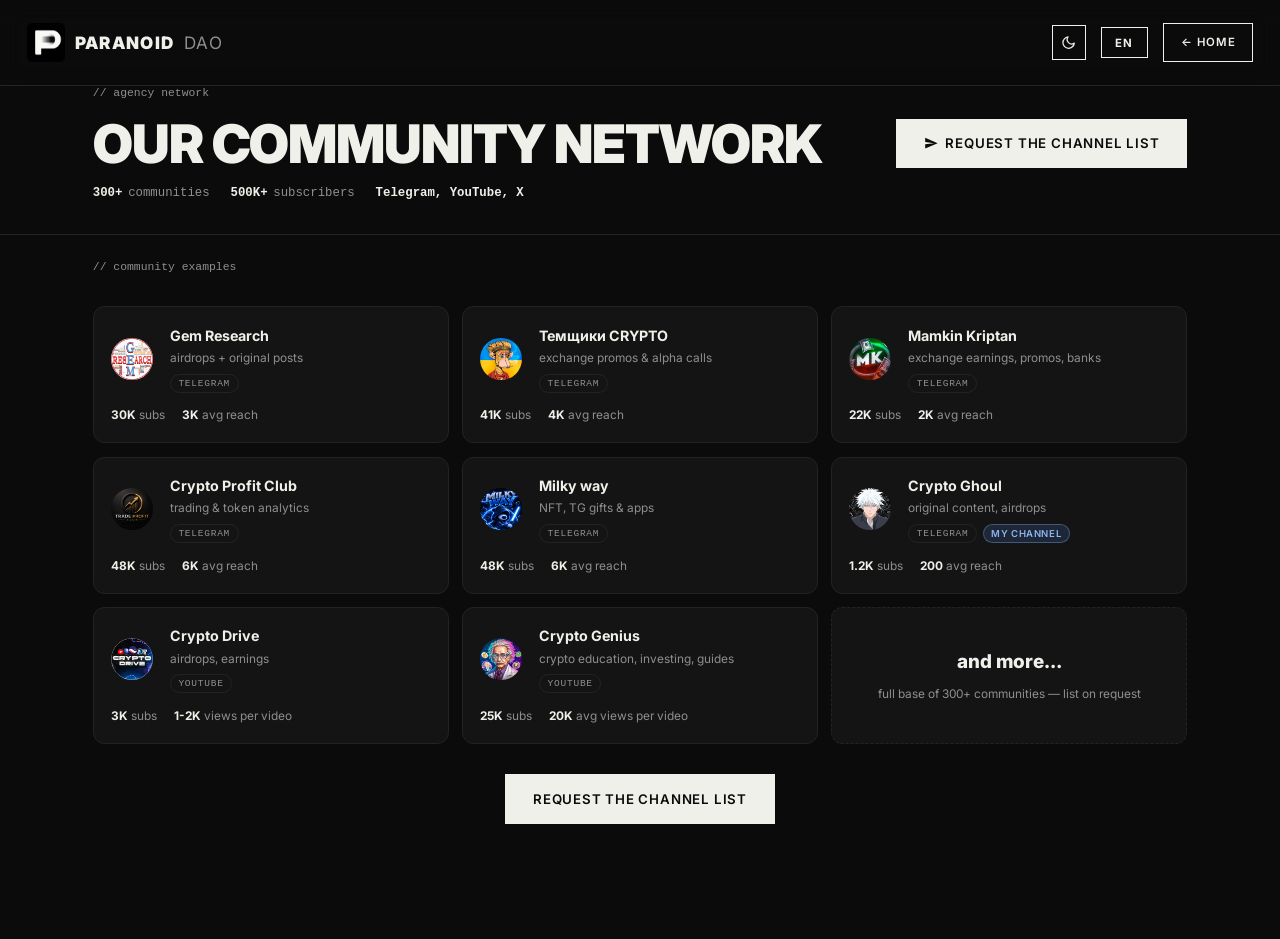
==== commit 0750819e: "Remove button from 'and more' tile" ====
--- a/communities/index.html
+++ b/communities/index.html
@@ -9,7 +9,7 @@
   <link rel="canonical" href="https://paranoidao.xyz/communities/">
   <link rel="preconnect" href="https://fonts.googleapis.com">
   <link href="https://fonts.googleapis.com/css2?family=Inter:wght@400;500;600;700;800;900&family=Anton&display=swap" rel="stylesheet">
-  <link rel="stylesheet" href="../style.css?v=103">
+  <link rel="stylesheet" href="../style.css?v=104">
   <link rel="icon" type="image/svg+xml" href="../favicon.svg">
   <link rel="icon" type="image/png" sizes="64x64" href="../favicon.png">
   <link rel="apple-touch-icon" sizes="180x180" href="../apple-touch-icon.png">
@@ -113,7 +113,6 @@
     "chan8.reachLabel": "avg views per video",
     "chanMore.title": "and more…",
     "chanMore.niche": "full base of 300+ communities — list on request",
-    "chanMore.btn": "Request list",
     "net.statCommunities": "communities",
     "net.statSubs": "subscribers",
     "net.own": "my channel"
@@ -143,7 +142,6 @@
     "chan8.reachLabel": "сер. переглядів на відео",
     "chanMore.title": "та інші…",
     "chanMore.niche": "повна база 300+ ком'юніті — список на запит",
-    "chanMore.btn": "Запросити список",
     "net.statCommunities": "ком'юніті",
     "net.statSubs": "підписників",
     "net.own": "мій канал"
@@ -232,14 +230,7 @@
         n.className = 'channel-card__more-niche';
         n.textContent = 'полная база 300+ комьюнити — список по запросу';
         n.setAttribute('data-i18n', 'chanMore.niche');
-        const moreBtn = document.createElement('a');
-        moreBtn.className = 'channel-card__more-btn';
-        moreBtn.href = 'https://t.me/relapseqq';
-        moreBtn.target = '_blank';
-        moreBtn.rel = 'noopener noreferrer';
-        moreBtn.textContent = 'Запросить список';
-        moreBtn.setAttribute('data-i18n', 'chanMore.btn');
-        tile.append(t, n, moreBtn);
+        tile.append(t, n);
         grid.appendChild(tile);
         return;
       }
--- a/style.css
+++ b/style.css
@@ -1008,21 +1008,6 @@
 .channel-card--more:hover { transform: none; border-color: var(--line); }
 .channel-card__more-title { font-size: 20px; font-weight: 800; color: var(--text); }
 .channel-card__more-niche { font-size: 12.5px; color: var(--muted); }
-.channel-card__more-btn {
-  display: inline-flex;
-  align-items: center;
-  justify-content: center;
-  margin-top: 6px;
-  padding: 7px 16px;
-  border: 1px solid var(--line);
-  border-radius: 999px;
-  font-size: 12.5px;
-  font-weight: 600;
-  color: var(--text);
-  text-decoration: none;
-  transition: border-color .2s, background .2s;
-}
-.channel-card__more-btn:hover { border-color: var(--text-dim); background: var(--panel); }
 .channels__note {
   margin-top: 44px;
   text-align: center;
